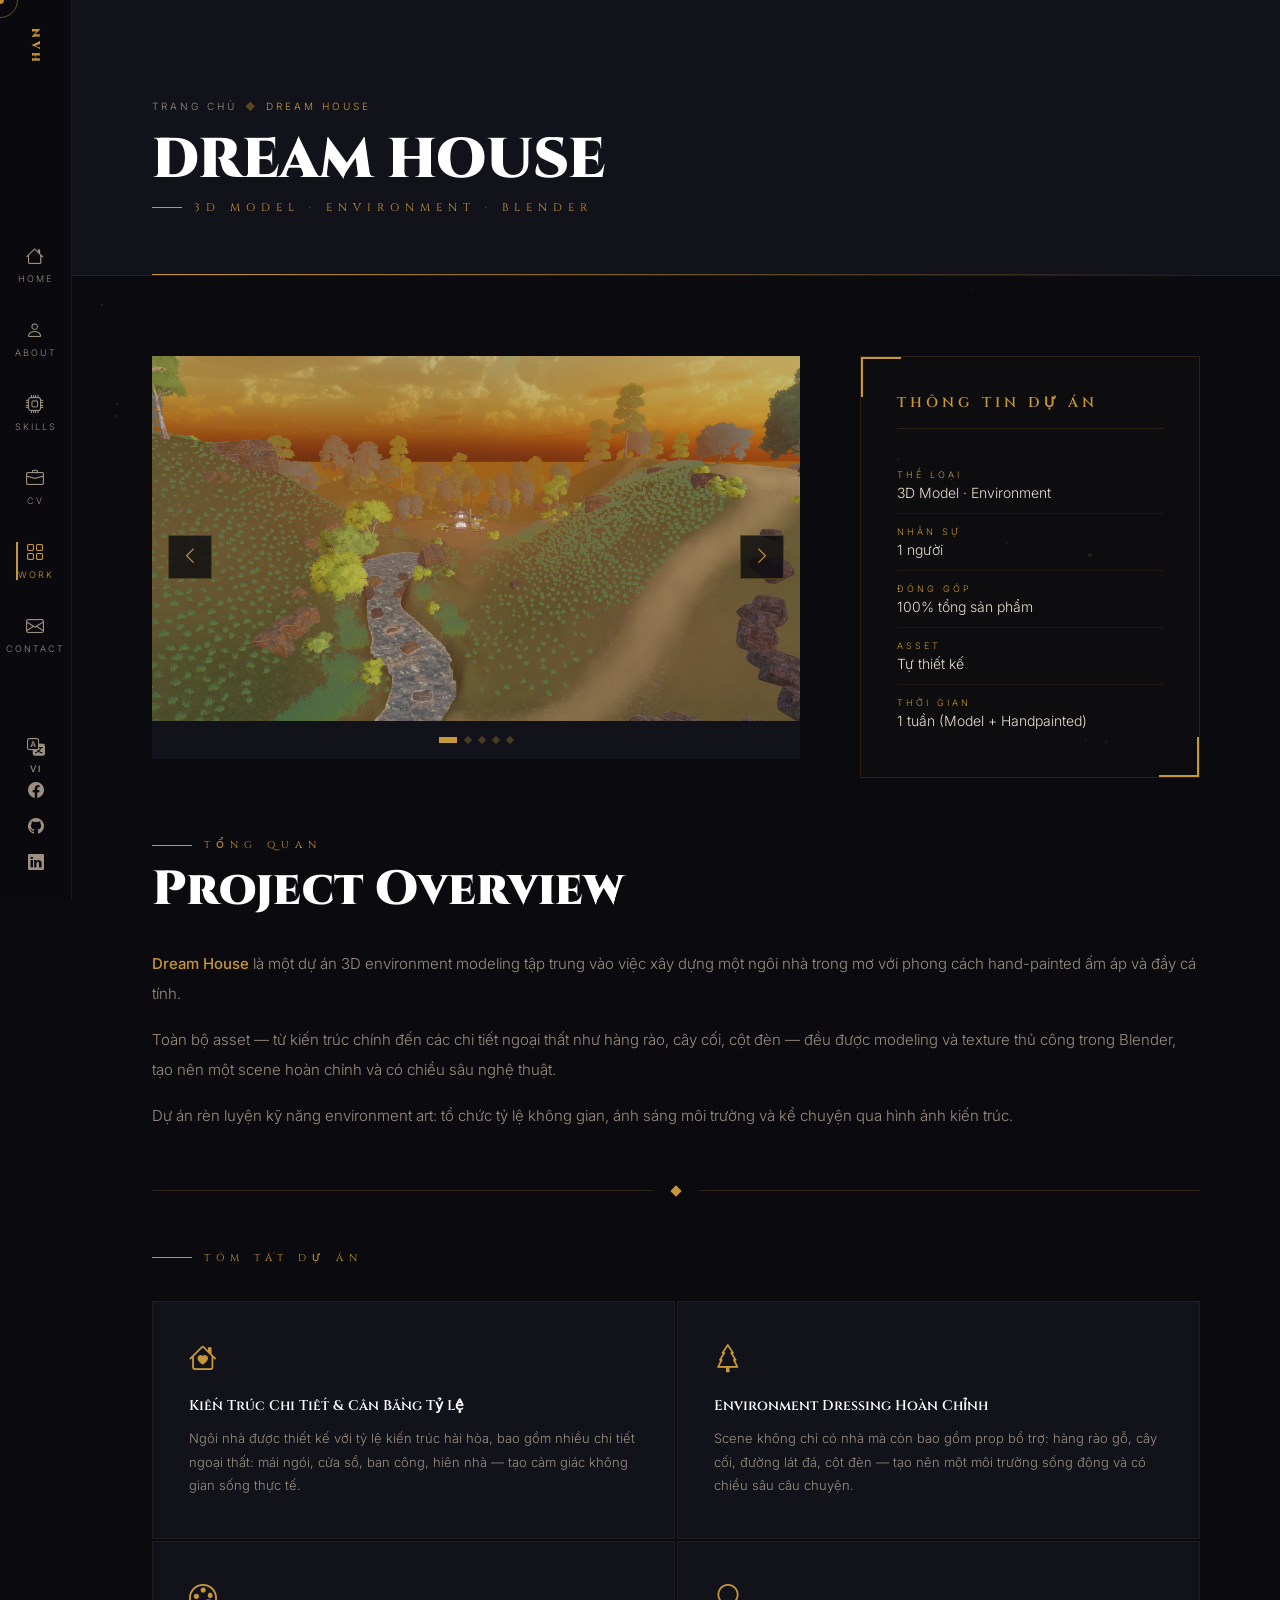
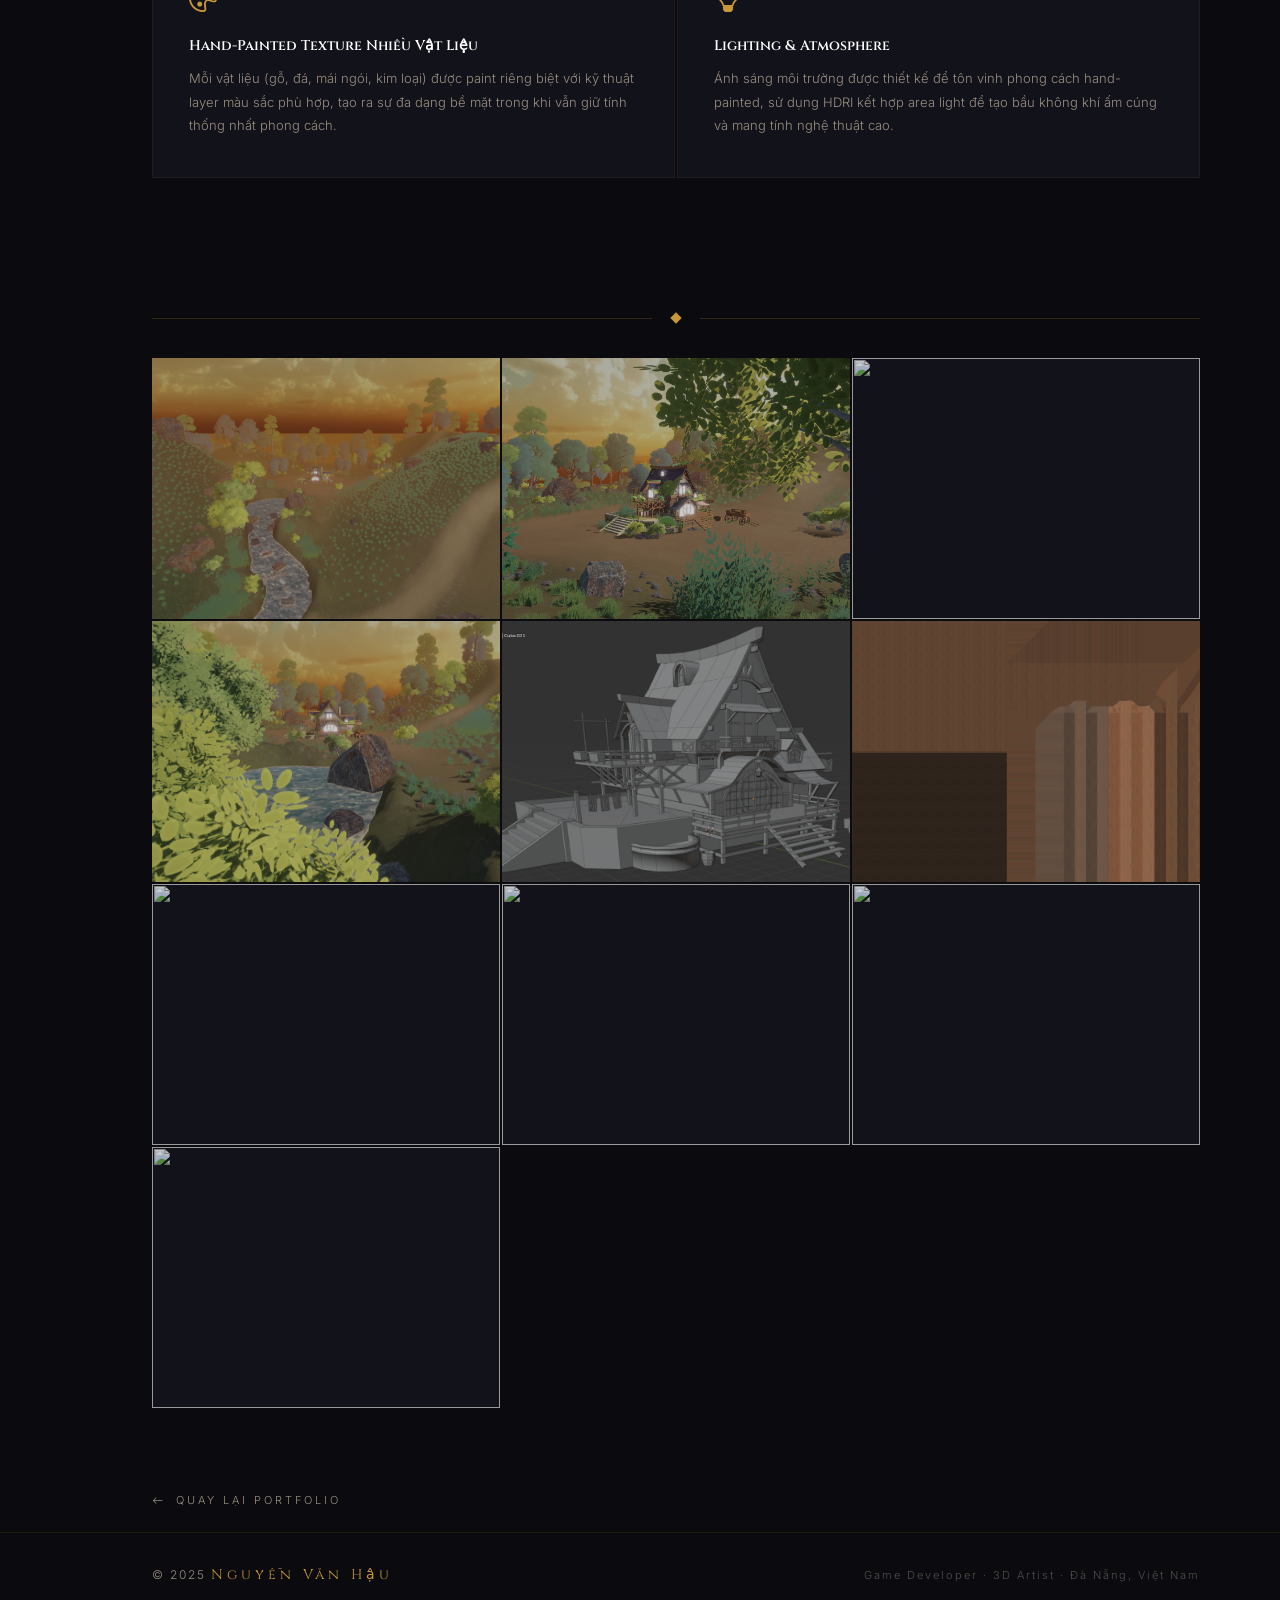
==== DreamHouse.html @ df72b291 "portfolio" ====
<!DOCTYPE html>
<html lang="vi">
<head>
  <meta charset="utf-8">
  <meta name="viewport" content="width=device-width, initial-scale=1.0">
  <title>Dream House – 3D Environment · Nguyễn Văn Hậu</title>
  <link rel="icon" type="image/png" href="assets/img/code.png">
  <link href="https://fonts.googleapis.com/css2?family=Cinzel:wght@400;600;900&family=Inter:wght@300;400;500&family=Noto+Serif+JP:wght@300;400&display=swap" rel="stylesheet">
  <link href="https://cdn.jsdelivr.net/npm/bootstrap-icons@1.11.0/font/bootstrap-icons.css" rel="stylesheet">
  <style>
    *, *::before, *::after { box-sizing: border-box; margin: 0; padding: 0; }
    :root {
      --ink: #0a0a0f; --ink2: #12121a; --ink3: #1a1a26;
      --gold: #c8973a; --gold2: #e8b85a;
      --jade2: #5cb89e;
      --text: #e8e0d0; --text2: #9a8f80;
    }
    html { scroll-behavior: smooth; }
    body { background: var(--ink); color: var(--text); font-family: 'Inter', sans-serif; font-weight: 300; overflow-x: hidden; }

    #bg-canvas { position: fixed; top: 0; left: 0; width: 100%; height: 100%; pointer-events: none; z-index: 0; opacity: 0.4; }

    .cursor { width: 8px; height: 8px; background: var(--gold); border-radius: 50%; position: fixed; pointer-events: none; z-index: 9999; transform: translate(-50%,-50%); transition: width .3s, height .3s; mix-blend-mode: difference; }
    .cursor-ring { width: 36px; height: 36px; border: 1px solid rgba(200,151,58,.5); border-radius: 50%; position: fixed; pointer-events: none; z-index: 9998; transform: translate(-50%,-50%); transition: all .15s ease; }

    #nav {
      position: fixed; left: 0; top: 0; height: 100vh; width: 72px;
      background: rgba(10,10,15,.92); border-right: 1px solid rgba(200,151,58,.12);
      backdrop-filter: blur(20px);
      display: flex; flex-direction: column; align-items: center;
      justify-content: center; gap: 36px; z-index: 100; padding: 24px 0;
    }
    .nav-logo { position: absolute; top: 28px; font-family: 'Cinzel', serif; font-size: 11px; font-weight: 900; color: var(--gold); letter-spacing: 3px; writing-mode: vertical-rl; }
    .nav-link { display: flex; flex-direction: column; align-items: center; gap: 6px; color: var(--text2); text-decoration: none; font-size: 9px; letter-spacing: 2px; text-transform: uppercase; transition: all .4s ease; position: relative; }
    .nav-link i { font-size: 18px; }
    .nav-link::after { content: ''; position: absolute; left: -1px; width: 2px; height: 0; background: var(--gold); transition: height .4s ease; transform: translateX(-50%); }
    .nav-link:hover, .nav-link.active { color: var(--gold); }
    .nav-link:hover::after, .nav-link.active::after { height: 100%; }

    /* ── LANGUAGE SWITCHER ── */
    .lang-switcher {
      position: absolute;
      bottom: 120px;
      display: flex;
      flex-direction: column;
      align-items: center;
    }
    .lang-toggle {
      display: flex; flex-direction: column; align-items: center; gap: 4px;
      background: transparent; border: none; cursor: pointer;
      color: var(--text2); transition: color 0.3s ease;
      padding: 6px;
    }
    .lang-toggle:hover { color: var(--gold); }
    .lang-toggle i { font-size: 18px; }
    .lang-current { font-size: 9px; letter-spacing: 2px; font-family: 'Inter', sans-serif; font-weight: 500; }
    .lang-dropdown {
      position: absolute;
      left: 64px;
      bottom: 0;
      background: rgba(10,10,15,0.97);
      border: 1px solid rgba(200,151,58,0.25);
      backdrop-filter: blur(20px);
      display: flex; flex-direction: column;
      min-width: 130px;
      opacity: 0; pointer-events: none;
      transform: translateX(-8px);
      transition: all 0.3s ease;
      z-index: 200;
    }
    .lang-dropdown.open { opacity: 1; pointer-events: all; transform: translateX(0); }
    .lang-opt {
      display: flex; align-items: center; gap: 10px;
      padding: 12px 16px;
      background: transparent; border: none; cursor: pointer;
      color: var(--text2); font-size: 12px; letter-spacing: 1px;
      font-family: 'Inter', sans-serif;
      transition: all 0.2s ease;
      border-bottom: 1px solid rgba(200,151,58,0.08);
      white-space: nowrap;
    }
    .lang-opt:last-child { border-bottom: none; }
    .lang-opt:hover { color: var(--gold); background: rgba(200,151,58,0.06); }
    .lang-opt.active { color: var(--gold); }
    .lang-opt.active::after { content: '◆'; font-size: 6px; margin-left: auto; color: var(--gold); }
    .lang-flag { font-size: 16px; }

    .nav-socials { position: absolute; bottom: 28px; display: flex; flex-direction: column; gap: 16px; }
    .nav-socials a { color: var(--text2); font-size: 16px; transition: color .3s; text-decoration: none; }
    .nav-socials a:hover { color: var(--gold); }

    main { margin-left: 72px; position: relative; z-index: 1; }

    .page-title {
      padding: 100px 80px 60px; background: var(--ink2);
      border-bottom: 1px solid rgba(200,151,58,.1); position: relative; overflow: hidden;
    }
    .page-title::before {
      content: ''; position: absolute; bottom: 0; left: 80px; right: 80px; height: 1px;
      background: linear-gradient(to right, var(--gold), transparent);
    }
    .breadcrumb-row {
      display: flex; align-items: center; gap: 8px;
      font-size: 10px; letter-spacing: 3px; text-transform: uppercase;
      color: var(--text2); margin-bottom: 20px;
    }
    .breadcrumb-row a { color: var(--text2); text-decoration: none; transition: color .3s; }
    .breadcrumb-row a:hover { color: var(--gold); }
    .breadcrumb-row .sep { color: rgba(200,151,58,.4); }
    .breadcrumb-row .current { color: var(--gold); }
    .page-title h1 {
      font-family: 'Cinzel', serif; font-size: clamp(28px, 5vw, 56px);
      font-weight: 900; color: #fff; line-height: 1;
      opacity: 0; animation: fadeUp 1s .3s forwards;
    }
    .page-title-cat {
      font-family: 'Cinzel', serif; font-size: 11px; letter-spacing: 6px;
      color: var(--gold); text-transform: uppercase;
      margin-top: 12px; display: flex; align-items: center; gap: 12px;
      opacity: 0; animation: fadeUp 1s .5s forwards;
    }
    .page-title-cat::before { content: ''; display: block; width: 30px; height: 1px; background: var(--gold); }

    .detail-section { padding: 80px; }
    .project-layout { display: grid; grid-template-columns: 1fr 340px; gap: 60px; align-items: start; }

    .slider-wrap { position: relative; background: var(--ink2); overflow: hidden; }
    .slider-track { display: flex; transition: transform .6s cubic-bezier(.25,.46,.45,.94); }
    .slide { min-width: 100%; aspect-ratio: 16/9; overflow: hidden; }
    .slide img { width: 100%; height: 100%; object-fit: cover; filter: brightness(.9); display: block; }
    .slider-btn {
      position: absolute; top: 50%; transform: translateY(-50%);
      width: 44px; height: 44px; background: rgba(10,10,15,.8);
      border: 1px solid rgba(200,151,58,.3); color: var(--gold);
      display: flex; align-items: center; justify-content: center;
      font-size: 18px; cursor: pointer; z-index: 10; transition: all .3s ease;
    }
    .slider-btn:hover { background: var(--gold); color: var(--ink); }
    .slider-prev { left: 16px; }
    .slider-next { right: 16px; }
    .slider-dots { display: flex; gap: 8px; justify-content: center; padding: 16px 0; }
    .slider-dot { width: 6px; height: 6px; background: rgba(200,151,58,.3); cursor: pointer; transform: rotate(45deg); transition: all .3s; }
    .slider-dot.active { background: var(--gold); width: 18px; transform: rotate(0deg); }

    .project-info {
      padding: 36px; border: 1px solid rgba(200,151,58,.15);
      background: rgba(200,151,58,.02); position: relative;
    }
    .project-info::before { content: ''; position: absolute; top: 0; left: 0; width: 40px; height: 40px; border-top: 2px solid var(--gold); border-left: 2px solid var(--gold); }
    .project-info::after { content: ''; position: absolute; bottom: 0; right: 0; width: 40px; height: 40px; border-bottom: 2px solid var(--gold); border-right: 2px solid var(--gold); }
    .project-info h3 { font-family: 'Cinzel', serif; font-size: 14px; font-weight: 600; color: var(--gold); letter-spacing: 4px; text-transform: uppercase; margin-bottom: 28px; padding-bottom: 16px; border-bottom: 1px solid rgba(200,151,58,.15); }
    .info-row { padding: 12px 0; border-bottom: 1px solid rgba(200,151,58,.08); display: flex; flex-direction: column; gap: 4px; }
    .info-row:last-child { border-bottom: none; }
    .info-label { font-size: 9px; letter-spacing: 3px; color: var(--gold); text-transform: uppercase; }
    .info-value { font-size: 14px; color: var(--text); }
    .info-value a { color: var(--gold2); text-decoration: none; transition: color .3s; }
    .info-value a:hover { color: var(--gold); text-decoration: underline; }

    .project-desc { margin-top: 60px; }
    .section-label { font-family: 'Cinzel', serif; font-size: 10px; letter-spacing: 6px; color: var(--gold); text-transform: uppercase; margin-bottom: 12px; display: flex; align-items: center; gap: 12px; }
    .section-label::before { content: ''; display: block; width: 40px; height: 1px; background: var(--gold); }
    .desc-title { font-family: 'Cinzel', serif; font-size: clamp(28px,4vw,48px); font-weight: 900; color: #fff; margin-bottom: 32px; line-height: 1.1; }
    .desc-body p { font-size: 15px; color: var(--text2); line-height: 2; margin-bottom: 16px; }
    .desc-body p strong { color: var(--gold); font-weight: 500; }

    .art-divider { display: flex; align-items: center; gap: 20px; margin: 56px 0; }
    .art-divider-line { flex: 1; height: 1px; background: rgba(200,151,58,.2); }
    .art-divider-ornament { width: 8px; height: 8px; background: var(--gold); transform: rotate(45deg); }

    .features-label { font-family: 'Cinzel', serif; font-size: 10px; letter-spacing: 6px; color: var(--gold); text-transform: uppercase; margin-bottom: 36px; display: flex; align-items: center; gap: 12px; }
    .features-label::before { content: ''; display: block; width: 40px; height: 1px; background: var(--gold); }
    .features-grid { display: grid; grid-template-columns: 1fr 1fr; gap: 2px; }
    .feature-card { padding: 40px 36px; background: var(--ink2); border: 1px solid rgba(200,151,58,.08); position: relative; overflow: hidden; transition: all .4s ease; }
    .feature-card::before { content: ''; position: absolute; top: 0; left: 0; width: 2px; height: 0; background: var(--gold); transition: height .4s ease; }
    .feature-card:hover { border-color: rgba(200,151,58,.3); }
    .feature-card:hover::before { height: 100%; }
    .feature-card-icon { font-size: 28px; color: var(--gold); margin-bottom: 20px; display: block; }
    .feature-card h4 { font-family: 'Cinzel', serif; font-size: 14px; font-weight: 600; color: #fff; margin-bottom: 12px; line-height: 1.4; }
    .feature-card p { font-size: 13px; color: var(--text2); line-height: 1.8; }

    .image-grid-section { padding: 0 80px 80px; }
    .image-grid { display: grid; grid-template-columns: repeat(3, 1fr); gap: 2px; }
    .grid-img-wrap { overflow: hidden; aspect-ratio: 4/3; background: var(--ink2); }
    .grid-img-wrap img { width: 100%; height: 100%; object-fit: cover; filter: brightness(.8) saturate(.8); transition: all .6s ease; cursor: pointer; display: block; }
    .grid-img-wrap:hover img { transform: scale(1.08); filter: brightness(1) saturate(1); }

    .lightbox { display: none; position: fixed; inset: 0; background: rgba(10,10,15,.96); z-index: 9000; align-items: center; justify-content: center; }
    .lightbox.open { display: flex; }
    .lightbox img { max-width: 90vw; max-height: 88vh; object-fit: contain; }
    .lb-close { position: absolute; top: 24px; right: 32px; font-size: 28px; color: var(--gold); cursor: pointer; background: none; border: none; }
    .lb-prev, .lb-next { position: absolute; top: 50%; transform: translateY(-50%); width: 48px; height: 48px; background: rgba(200,151,58,.15); border: 1px solid rgba(200,151,58,.3); color: var(--gold); font-size: 20px; display: flex; align-items: center; justify-content: center; cursor: pointer; transition: all .3s; }
    .lb-prev { left: 20px; } .lb-next { right: 20px; }
    .lb-prev:hover, .lb-next:hover { background: var(--gold); color: var(--ink); }

    .back-bar { padding: 0 80px 24px; }
    .back-btn { display: inline-flex; align-items: center; gap: 10px; color: var(--text2); text-decoration: none; font-size: 11px; letter-spacing: 3px; text-transform: uppercase; transition: color .3s; }
    .back-btn:hover { color: var(--gold); }

    footer { background: var(--ink); border-top: 1px solid rgba(200,151,58,.1); padding: 32px 80px 32px 152px; display: flex; justify-content: space-between; align-items: center; }
    footer p { font-size: 12px; color: var(--text2); letter-spacing: 2px; }
    .footer-name { font-family: 'Cinzel', serif; font-size: 14px; color: var(--gold); letter-spacing: 4px; }

    @keyframes fadeUp { from { opacity: 0; transform: translateY(30px); } to { opacity: 1; transform: translateY(0); } }
    .reveal { opacity: 0; transform: translateY(32px); transition: opacity .8s ease, transform .8s ease; }
    .reveal.visible { opacity: 1; transform: translateY(0); }

    @media (max-width: 1100px) { .project-layout { grid-template-columns: 1fr; } .project-info { position: static; } }
    @media (max-width: 768px) {
      .detail-section, .image-grid-section, .back-bar { padding-left: 24px; padding-right: 24px; }
      .features-grid { grid-template-columns: 1fr; }
      .image-grid { grid-template-columns: 1fr 1fr; }
      footer { padding-left: 24px; padding-right: 24px; flex-direction: column; gap: 8px; }
    }
    @media (max-width: 640px) {
      main { margin-left: 0; padding-top: 72px; }
      #nav { height: 72px; width: 100%; top: 0; flex-direction: row; justify-content: center; border-right: none; border-bottom: 1px solid rgba(200,151,58,0.12); }
      .nav-logo, .nav-socials { display: none; }
      .nav-link span { display: none; }
      .lang-switcher { position: static; bottom: auto; }
      .lang-dropdown { left: 50%; bottom: 52px; transform: translateX(-50%) translateY(4px); }
      .lang-dropdown.open { transform: translateX(-50%) translateY(0); }
      .page-title { padding: 40px 24px; }
    }
  </style>
</head>
<body>

<canvas id="bg-canvas"></canvas>
<div class="cursor" id="cursor"></div>
<div class="cursor-ring" id="cursor-ring"></div>

<div class="lightbox" id="lightbox">
  <button class="lb-close" id="lb-close"><i class="bi bi-x-lg"></i></button>
  <button class="lb-prev" id="lb-prev"><i class="bi bi-chevron-left"></i></button>
  <img id="lb-img" src="" alt="">
  <button class="lb-next" id="lb-next"><i class="bi bi-chevron-right"></i></button>
</div>

<nav id="nav">
  <span class="nav-logo">NVH</span>
  <a href="index.html#hero" class="nav-link"><i class="bi bi-house"></i><span data-i18n="nav_home">Home</span></a>
  <a href="index.html#about" class="nav-link"><i class="bi bi-person"></i><span data-i18n="nav_about">About</span></a>
  <a href="index.html#skills" class="nav-link"><i class="bi bi-cpu"></i><span data-i18n="nav_skills">Skills</span></a>
  <a href="index.html#experience" class="nav-link"><i class="bi bi-briefcase"></i><span data-i18n="nav_cv">CV</span></a>
  <a href="index.html#portfolio" class="nav-link active"><i class="bi bi-grid"></i><span data-i18n="nav_work">Work</span></a>
  <a href="index.html#contact" class="nav-link"><i class="bi bi-envelope"></i><span data-i18n="nav_contact">Contact</span></a>

  <div class="lang-switcher" id="lang-switcher">
    <button class="lang-toggle" id="lang-toggle" title="Language">
      <i class="bi bi-translate"></i>
      <span class="lang-current" id="lang-current-label">VI</span>
    </button>
    <div class="lang-dropdown" id="lang-dropdown">
      <button class="lang-opt active" data-lang="vi"><span class="lang-flag">🇻🇳</span><span>Việt</span></button>
      <button class="lang-opt" data-lang="en"><span class="lang-flag">🇬🇧</span><span>English</span></button>
      <button class="lang-opt" data-lang="ja"><span class="lang-flag">🇯🇵</span><span>日本語</span></button>
    </div>
  </div>

  <div class="nav-socials">
    <a href="https://www.facebook.com/22nguyenvanhau" target="_blank"><i class="bi bi-facebook"></i></a>
    <a href="https://github.com/Ga-Mo221" target="_blank"><i class="bi bi-github"></i></a>
    <a href="https://www.linkedin.com/in/hậu-nguyễn-b97a9b3bb/" target="_blank"><i class="bi bi-linkedin"></i></a>
  </div>
</nav>

<main>
  <div class="page-title">
    <div class="breadcrumb-row">
      <a href="index.html" data-i18n="breadcrumb_home">Trang Chủ</a>
      <span class="sep">◆</span>
      <span class="current">Dream House</span>
    </div>
    <h1>DREAM HOUSE</h1>
    <div class="page-title-cat" data-i18n="page_cat">3D Model · Environment · Blender</div>
  </div>

  <div class="detail-section">
    <div class="project-layout">

      <div>
        <div class="slider-wrap reveal">
          <div class="slider-track" id="sliderTrack">
            <div class="slide"><img src="assets/img/portfolio/3Dmodel_DreamHouse3.png" alt="Dream House"></div>
            <div class="slide"><img src="assets/img/portfolio/3Dmodel_DreamHouse2.png" alt="Dream House"></div>
            <div class="slide"><img src="assets/img/portfolio/3Dmodel_DreamHouse1.png" alt="Dream House"></div>
            <div class="slide"><img src="assets/img/portfolio/DreamHouse_state.png" alt="Dream House"></div>
            <div class="slide"><img src="assets/img/portfolio/DreameHouse_House1_Base_color.png" alt="Dream House"></div>
          </div>
          <button class="slider-btn slider-prev" id="sliderPrev"><i class="bi bi-chevron-left"></i></button>
          <button class="slider-btn slider-next" id="sliderNext"><i class="bi bi-chevron-right"></i></button>
          <div class="slider-dots" id="sliderDots"></div>
        </div>
      </div>

      <div class="project-info reveal" style="transition-delay:.2s">
        <h3 data-i18n="info_title">Thông Tin Dự Án</h3>
        <div class="info-row">
          <span class="info-label" data-i18n="info_genre">Thể Loại</span>
          <span class="info-value">3D Model · Environment</span>
        </div>
        <div class="info-row">
          <span class="info-label" data-i18n="info_team">Nhân Sự</span>
          <span class="info-value">1 <span data-i18n="info_people">người</span></span>
        </div>
        <div class="info-row">
          <span class="info-label" data-i18n="info_contrib">Đóng Góp</span>
          <span class="info-value">100% <span data-i18n="info_contrib_total">tổng sản phẩm</span></span>
        </div>
        <div class="info-row">
          <span class="info-label">Asset</span>
          <span class="info-value" data-i18n="info_asset_self">Tự thiết kế</span>
        </div>
        <div class="info-row">
          <span class="info-label" data-i18n="info_time">Thời Gian</span>
          <span class="info-value" data-i18n="info_time_val">1 tuần (Model + Handpainted)</span>
        </div>
      </div>
    </div>

    <div class="project-desc reveal" style="transition-delay:.1s">
      <div class="section-label" data-i18n="overview_label">Tổng Quan</div>
      <h2 class="desc-title">Project Overview</h2>
      <div class="desc-body">
        <p data-i18n="desc_p1"><strong>Dream House</strong> là một dự án 3D environment modeling tập trung vào việc xây dựng một ngôi nhà trong mơ với phong cách hand-painted ấm áp và đầy cá tính.</p>
        <p data-i18n="desc_p2">Toàn bộ asset — từ kiến trúc chính đến các chi tiết ngoại thất như hàng rào, cây cối, cột đèn — đều được modeling và texture thủ công trong Blender, tạo nên một scene hoàn chỉnh và có chiều sâu nghệ thuật.</p>
        <p data-i18n="desc_p3">Dự án rèn luyện kỹ năng environment art: tổ chức tỷ lệ không gian, ánh sáng môi trường và kể chuyện qua hình ảnh kiến trúc.</p>
      </div>
    </div>

    <div class="art-divider reveal"><div class="art-divider-line"></div><div class="art-divider-ornament"></div><div class="art-divider-line"></div></div>

    <div class="reveal">
      <div class="features-label" data-i18n="features_label">Tóm Tắt Dự Án</div>
      <div class="features-grid">
        <div class="feature-card">
          <i class="bi bi-house-heart feature-card-icon"></i>
          <h4 data-i18n="feat1_title">Kiến Trúc Chi Tiết & Cân Bằng Tỷ Lệ</h4>
          <p data-i18n="feat1_desc">Ngôi nhà được thiết kế với tỷ lệ kiến trúc hài hòa, bao gồm nhiều chi tiết ngoại thất: mái ngói, cửa sổ, ban công, hiên nhà — tạo cảm giác không gian sống thực tế.</p>
        </div>
        <div class="feature-card">
          <i class="bi bi-tree feature-card-icon"></i>
          <h4 data-i18n="feat2_title">Environment Dressing Hoàn Chỉnh</h4>
          <p data-i18n="feat2_desc">Scene không chỉ có nhà mà còn bao gồm prop bổ trợ: hàng rào gỗ, cây cối, đường lát đá, cột đèn — tạo nên một môi trường sống động và có chiều sâu câu chuyện.</p>
        </div>
        <div class="feature-card">
          <i class="bi bi-palette feature-card-icon"></i>
          <h4 data-i18n="feat3_title">Hand-Painted Texture Nhiều Vật Liệu</h4>
          <p data-i18n="feat3_desc">Mỗi vật liệu (gỗ, đá, mái ngói, kim loại) được paint riêng biệt với kỹ thuật layer màu sắc phù hợp, tạo ra sự đa dạng bề mặt trong khi vẫn giữ tính thống nhất phong cách.</p>
        </div>
        <div class="feature-card">
          <i class="bi bi-lightbulb feature-card-icon"></i>
          <h4 data-i18n="feat4_title">Lighting & Atmosphere</h4>
          <p data-i18n="feat4_desc">Ánh sáng môi trường được thiết kế để tôn vinh phong cách hand-painted, sử dụng HDRI kết hợp area light để tạo bầu không khí ấm cúng và mang tính nghệ thuật cao.</p>
        </div>
      </div>
    </div>
  </div>

  <div class="image-grid-section reveal">
    <div class="art-divider" style="margin-bottom:36px"><div class="art-divider-line"></div><div class="art-divider-ornament"></div><div class="art-divider-line"></div></div>
    <div class="image-grid" id="imageGrid">
      <div class="grid-img-wrap"><img src="assets/img/portfolio/3Dmodel_DreamHouse3.png" alt=""></div>
      <div class="grid-img-wrap"><img src="assets/img/portfolio/3Dmodel_DreamHouse2.png" alt=""></div>
      <div class="grid-img-wrap"><img src="assets/img/portfolio/3Dmodel_DreamHouse1.png" alt=""></div>
      <div class="grid-img-wrap"><img src="assets/img/portfolio/3Dmodel_DreamHouse4.png" alt=""></div>
      <div class="grid-img-wrap"><img src="assets/img/portfolio/DreamHouse_state.png" alt=""></div>
      <div class="grid-img-wrap"><img src="assets/img/portfolio/DreameHouse_wood_Base_color.png" alt=""></div>
      <div class="grid-img-wrap"><img src="assets/img/portfolio/DreameHouse_House1_Base_color.png" alt=""></div>
      <div class="grid-img-wrap"><img src="assets/img/portfolio/DreameHouse_House2_Base_color.png" alt=""></div>
      <div class="grid-img-wrap"><img src="assets/img/portfolio/DreameHouse_House3_Base_color.png" alt=""></div>
      <div class="grid-img-wrap"><img src="assets/img/portfolio/DreameHouse_House4_Base_color.png" alt=""></div>
    </div>
  </div>

  <div class="back-bar">
    <a href="index.html#portfolio" class="back-btn"><i class="bi bi-arrow-left"></i> <span data-i18n="back_btn">Quay Lại Portfolio</span></a>
  </div>
</main>

<footer>
  <p>© 2025 <span class="footer-name">Nguyễn Văn Hậu</span></p>
  <p style="font-size:11px;color:rgba(154,143,128,.5)" data-i18n="footer_sub">Game Developer · 3D Artist · Đà Nẵng, Việt Nam</p>
</footer>

<script>
(function(){
  /* ── i18n DATA ── */
  const i18n = {
    vi: {
      nav_home: 'Home', nav_about: 'About', nav_skills: 'Skills',
      nav_cv: 'CV', nav_work: 'Work', nav_contact: 'Contact',
      breadcrumb_home: 'Trang Chủ',
      page_cat: '3D Model · Environment · Blender',
      info_title: 'Thông Tin Dự Án',
      info_genre: 'Thể Loại', info_team: 'Nhân Sự',
      info_contrib: 'Đóng Góp', info_time: 'Thời Gian',
      info_people: 'người', info_contrib_total: 'tổng sản phẩm',
      info_asset_self: 'Tự thiết kế',
      info_time_val: '1 tuần (Model + Handpainted)',
      overview_label: 'Tổng Quan',
      features_label: 'Tóm Tắt Dự Án',
      desc_p1: '<strong>Dream House</strong> là một dự án 3D environment modeling tập trung vào việc xây dựng một ngôi nhà trong mơ với phong cách hand-painted ấm áp và đầy cá tính.',
      desc_p2: 'Toàn bộ asset — từ kiến trúc chính đến các chi tiết ngoại thất như hàng rào, cây cối, cột đèn — đều được modeling và texture thủ công trong Blender, tạo nên một scene hoàn chỉnh và có chiều sâu nghệ thuật.',
      desc_p3: 'Dự án rèn luyện kỹ năng environment art: tổ chức tỷ lệ không gian, ánh sáng môi trường và kể chuyện qua hình ảnh kiến trúc.',
      feat1_title: 'Kiến Trúc Chi Tiết & Cân Bằng Tỷ Lệ',
      feat1_desc: 'Ngôi nhà được thiết kế với tỷ lệ kiến trúc hài hòa, bao gồm nhiều chi tiết ngoại thất: mái ngói, cửa sổ, ban công, hiên nhà — tạo cảm giác không gian sống thực tế.',
      feat2_title: 'Environment Dressing Hoàn Chỉnh',
      feat2_desc: 'Scene không chỉ có nhà mà còn bao gồm prop bổ trợ: hàng rào gỗ, cây cối, đường lát đá, cột đèn — tạo nên một môi trường sống động và có chiều sâu câu chuyện.',
      feat3_title: 'Hand-Painted Texture Nhiều Vật Liệu',
      feat3_desc: 'Mỗi vật liệu (gỗ, đá, mái ngói, kim loại) được paint riêng biệt với kỹ thuật layer màu sắc phù hợp, tạo ra sự đa dạng bề mặt trong khi vẫn giữ tính thống nhất phong cách.',
      feat4_title: 'Lighting & Atmosphere',
      feat4_desc: 'Ánh sáng môi trường được thiết kế để tôn vinh phong cách hand-painted, sử dụng HDRI kết hợp area light để tạo bầu không khí ấm cúng và mang tính nghệ thuật cao.',
      back_btn: 'Quay Lại Portfolio',
      footer_sub: 'Game Developer · 3D Artist · Đà Nẵng, Việt Nam',
    },
    en: {
      nav_home: 'Home', nav_about: 'About', nav_skills: 'Skills',
      nav_cv: 'CV', nav_work: 'Work', nav_contact: 'Contact',
      breadcrumb_home: 'Home',
      page_cat: '3D Model · Environment · Blender',
      info_title: 'Project Info',
      info_genre: 'Category', info_team: 'Team',
      info_contrib: 'Contribution', info_time: 'Duration',
      info_people: 'person', info_contrib_total: 'of total product',
      info_asset_self: 'Self-designed',
      info_time_val: '1 week (Model + Handpainted)',
      overview_label: 'Overview',
      features_label: 'Project Summary',
      desc_p1: '<strong>Dream House</strong> is a 3D environment modeling project focused on building a dream home with a warm and distinctive hand-painted style.',
      desc_p2: 'All assets — from the main architecture to exterior details such as fences, trees, and lamp posts — were modeled and textured by hand in Blender, creating a complete scene with artistic depth.',
      desc_p3: 'The project hones environment art skills: spatial scale composition, environmental lighting, and storytelling through architectural imagery.',
      feat1_title: 'Detailed Architecture & Balanced Proportions',
      feat1_desc: 'The house is designed with harmonious architectural proportions, featuring detailed exterior elements: roof tiles, windows, balconies, and porches — creating a realistic sense of living space.',
      feat2_title: 'Complete Environment Dressing',
      feat2_desc: 'The scene includes not just the house but also supporting props: wooden fences, trees, stone paths, lamp posts — creating a lively environment with narrative depth.',
      feat3_title: 'Hand-Painted Multi-Material Textures',
      feat3_desc: 'Each material (wood, stone, roof tiles, metal) is painted separately with appropriate color-layering techniques, creating surface variety while maintaining stylistic unity.',
      feat4_title: 'Lighting & Atmosphere',
      feat4_desc: 'Environmental lighting is designed to complement the hand-painted style, using HDRI combined with area lights to create a cozy and artistically elevated atmosphere.',
      back_btn: 'Back to Portfolio',
      footer_sub: 'Game Developer · 3D Artist · Da Nang, Vietnam',
    },
    ja: {
      nav_home: 'ホーム', nav_about: '自己紹介', nav_skills: 'スキル',
      nav_cv: '経歴', nav_work: '作品', nav_contact: 'お問合せ',
      breadcrumb_home: 'ホーム',
      page_cat: '3Dモデル · 環境 · Blender',
      info_title: 'プロジェクト情報',
      info_genre: 'カテゴリ', info_team: 'チーム',
      info_contrib: '貢献度', info_time: '期間',
      info_people: '人', info_contrib_total: '全体',
      info_asset_self: '自己デザイン',
      info_time_val: '1週間（モデリング + ハンドペイント）',
      overview_label: '概要',
      features_label: 'プロジェクト概要',
      desc_p1: '<strong>Dream House</strong>は、温かくて個性的なハンドペイントスタイルで夢の家を構築することに焦点を当てた3D環境モデリングプロジェクトです。',
      desc_p2: 'フェンス、木々、街灯などの外装ディテールを含むすべてのアセットは、Blenderで手作業でモデリングおよびテクスチャリングされ、芸術的な深みのある完成されたシーンを作り上げています。',
      desc_p3: 'このプロジェクトは、空間スケールの構成、環境照明、建築イメージによるストーリーテリングなど、環境アートのスキルを磨くものです。',
      feat1_title: '詳細な建築と均衡のとれた比率',
      feat1_desc: '屋根瓦、窓、バルコニー、ポーチなど詳細な外装要素を備えた、調和のとれた建築比率でデザインされた住宅です。',
      feat2_title: '完全な環境ドレッシング',
      feat2_desc: 'シーンには家だけでなく、木製フェンス、木々、石畳、街灯などの補助プロップも含まれており、生き生きとした物語的な深みのある環境を作り出しています。',
      feat3_title: 'マルチマテリアルのハンドペイントテクスチャ',
      feat3_desc: '各素材（木材、石、屋根瓦、金属）は適切なカラーレイヤリング技法で個別にペイントされ、スタイルの統一性を保ちながら表面の多様性を生み出しています。',
      feat4_title: 'ライティング & アトモスフィア',
      feat4_desc: 'HDRIとエリアライトを組み合わせてハンドペイントスタイルを引き立てる環境照明を設計し、居心地よく芸術的な雰囲気を演出しています。',
      back_btn: 'ポートフォリオに戻る',
      footer_sub: 'ゲーム開発者 · 3Dアーティスト · ダナン、ベトナム',
    }
  };

  /* ── APPLY LANGUAGE ── */
  let currentLang = localStorage.getItem('nvh_lang') || 'vi';

  function applyLang(lang) {
    currentLang = lang;
    localStorage.setItem('nvh_lang', lang);
    const t = i18n[lang];
    document.querySelectorAll('[data-i18n]').forEach(el => {
      const key = el.getAttribute('data-i18n');
      if (t[key] !== undefined) el.innerHTML = t[key];
    });
    document.getElementById('lang-current-label').textContent = lang.toUpperCase();
    document.querySelectorAll('.lang-opt').forEach(btn => {
      btn.classList.toggle('active', btn.dataset.lang === lang);
    });
    document.documentElement.lang = lang === 'ja' ? 'ja' : lang === 'en' ? 'en' : 'vi';
  }

  /* ── DROPDOWN TOGGLE ── */
  const toggle = document.getElementById('lang-toggle');
  const dropdown = document.getElementById('lang-dropdown');
  toggle.addEventListener('click', e => { e.stopPropagation(); dropdown.classList.toggle('open'); });
  document.addEventListener('click', () => dropdown.classList.remove('open'));
  dropdown.addEventListener('click', e => e.stopPropagation());
  document.querySelectorAll('.lang-opt').forEach(btn => {
    btn.addEventListener('click', () => {
      applyLang(btn.dataset.lang);
      dropdown.classList.remove('open');
    });
  });

  applyLang(currentLang);

  /* ── CANVAS BG ── */
  const canvas = document.getElementById('bg-canvas');
  const ctx = canvas.getContext('2d');
  let W, H, particles = [];
  function resize(){ W = canvas.width = window.innerWidth; H = canvas.height = window.innerHeight; }
  class Particle {
    constructor(){ this.reset(); }
    reset(){ this.x=Math.random()*W; this.y=Math.random()*H; this.size=Math.random()*1.5+.3; this.speedX=(Math.random()-.5)*.3; this.speedY=-Math.random()*.5-.1; this.opacity=Math.random()*.4+.1; this.life=0; this.maxLife=Math.random()*300+200; }
    update(){ this.x+=this.speedX; this.y+=this.speedY; this.life++; if(this.life>this.maxLife||this.y<0) this.reset(); }
    draw(){ const f=this.life<30?this.life/30:this.life>this.maxLife-30?(this.maxLife-this.life)/30:1; ctx.globalAlpha=this.opacity*f; ctx.fillStyle='#c8973a'; ctx.beginPath(); ctx.arc(this.x,this.y,this.size,0,Math.PI*2); ctx.fill(); }
  }
  function init(){ particles=[]; for(let i=0;i<60;i++){ const p=new Particle(); p.life=Math.floor(Math.random()*p.maxLife); particles.push(p); } }
  function anim(){ ctx.clearRect(0,0,W,H); ctx.globalAlpha=.025; ctx.strokeStyle='#c8973a'; ctx.lineWidth=.5; for(let x=0;x<W;x+=80){ctx.beginPath();ctx.moveTo(x,0);ctx.lineTo(x,H);ctx.stroke();} for(let y=0;y<H;y+=80){ctx.beginPath();ctx.moveTo(0,y);ctx.lineTo(W,y);ctx.stroke();} particles.forEach(p=>{p.update();p.draw();}); requestAnimationFrame(anim); }
  resize(); init(); anim(); window.addEventListener('resize', resize);

  /* ── CURSOR ── */
  const cur = document.getElementById('cursor'), ring = document.getElementById('cursor-ring');
  let mx=0,my=0,rx=0,ry=0;
  document.addEventListener('mousemove',e=>{mx=e.clientX;my=e.clientY;cur.style.left=mx+'px';cur.style.top=my+'px';});
  (function ac(){ rx+=(mx-rx)*.12; ry+=(my-ry)*.12; ring.style.left=rx+'px'; ring.style.top=ry+'px'; requestAnimationFrame(ac); })();
  document.querySelectorAll('a,button,.grid-img-wrap').forEach(el=>{
    el.addEventListener('mouseenter',()=>{cur.style.width='16px';cur.style.height='16px';ring.style.width='56px';ring.style.height='56px';});
    el.addEventListener('mouseleave',()=>{cur.style.width='8px';cur.style.height='8px';ring.style.width='36px';ring.style.height='36px';});
  });

  /* ── SLIDER ── */
  const track = document.getElementById('sliderTrack');
  const dotsWrap = document.getElementById('sliderDots');
  const slides = track ? track.querySelectorAll('.slide') : [];
  let cur2 = 0;
  function goTo(i){ cur2=i; track.style.transform=`translateX(-${i*100}%)`; dotsWrap.querySelectorAll('.slider-dot').forEach((d,di)=>d.classList.toggle('active',di===i)); }
  if(slides.length){
    slides.forEach((_,i)=>{ const d=document.createElement('div'); d.className='slider-dot'+(i===0?' active':''); d.onclick=()=>goTo(i); dotsWrap.appendChild(d); });
    document.getElementById('sliderPrev').onclick=()=>goTo((cur2-1+slides.length)%slides.length);
    document.getElementById('sliderNext').onclick=()=>goTo((cur2+1)%slides.length);
    setInterval(()=>goTo((cur2+1)%slides.length),5000);
  }

  /* ── SCROLL REVEAL ── */
  const obs = new IntersectionObserver(es=>es.forEach(e=>{ if(e.isIntersecting) e.target.classList.add('visible'); }),{threshold:.1});
  document.querySelectorAll('.reveal').forEach(el=>obs.observe(el));

  /* ── LIGHTBOX ── */
  const lb=document.getElementById('lightbox'), lbImg=document.getElementById('lb-img');
  const gridImgs = Array.from(document.querySelectorAll('#imageGrid img'));
  let lbIdx=0;
  function openLb(i){ lbIdx=i; lbImg.src=gridImgs[i].src; lb.classList.add('open'); }
  gridImgs.forEach((img,i)=>img.addEventListener('click',()=>openLb(i)));
  document.getElementById('lb-close').onclick=()=>lb.classList.remove('open');
  document.getElementById('lb-prev').onclick=()=>openLb((lbIdx-1+gridImgs.length)%gridImgs.length);
  document.getElementById('lb-next').onclick=()=>openLb((lbIdx+1)%gridImgs.length);
  lb.addEventListener('click',e=>{ if(e.target===lb) lb.classList.remove('open'); });
  document.addEventListener('keydown',e=>{
    if(!lb.classList.contains('open')) return;
    if(e.key==='Escape') lb.classList.remove('open');
    if(e.key==='ArrowLeft') openLb((lbIdx-1+gridImgs.length)%gridImgs.length);
    if(e.key==='ArrowRight') openLb((lbIdx+1)%gridImgs.length);
  });
})();
</script>
</body>
</html>
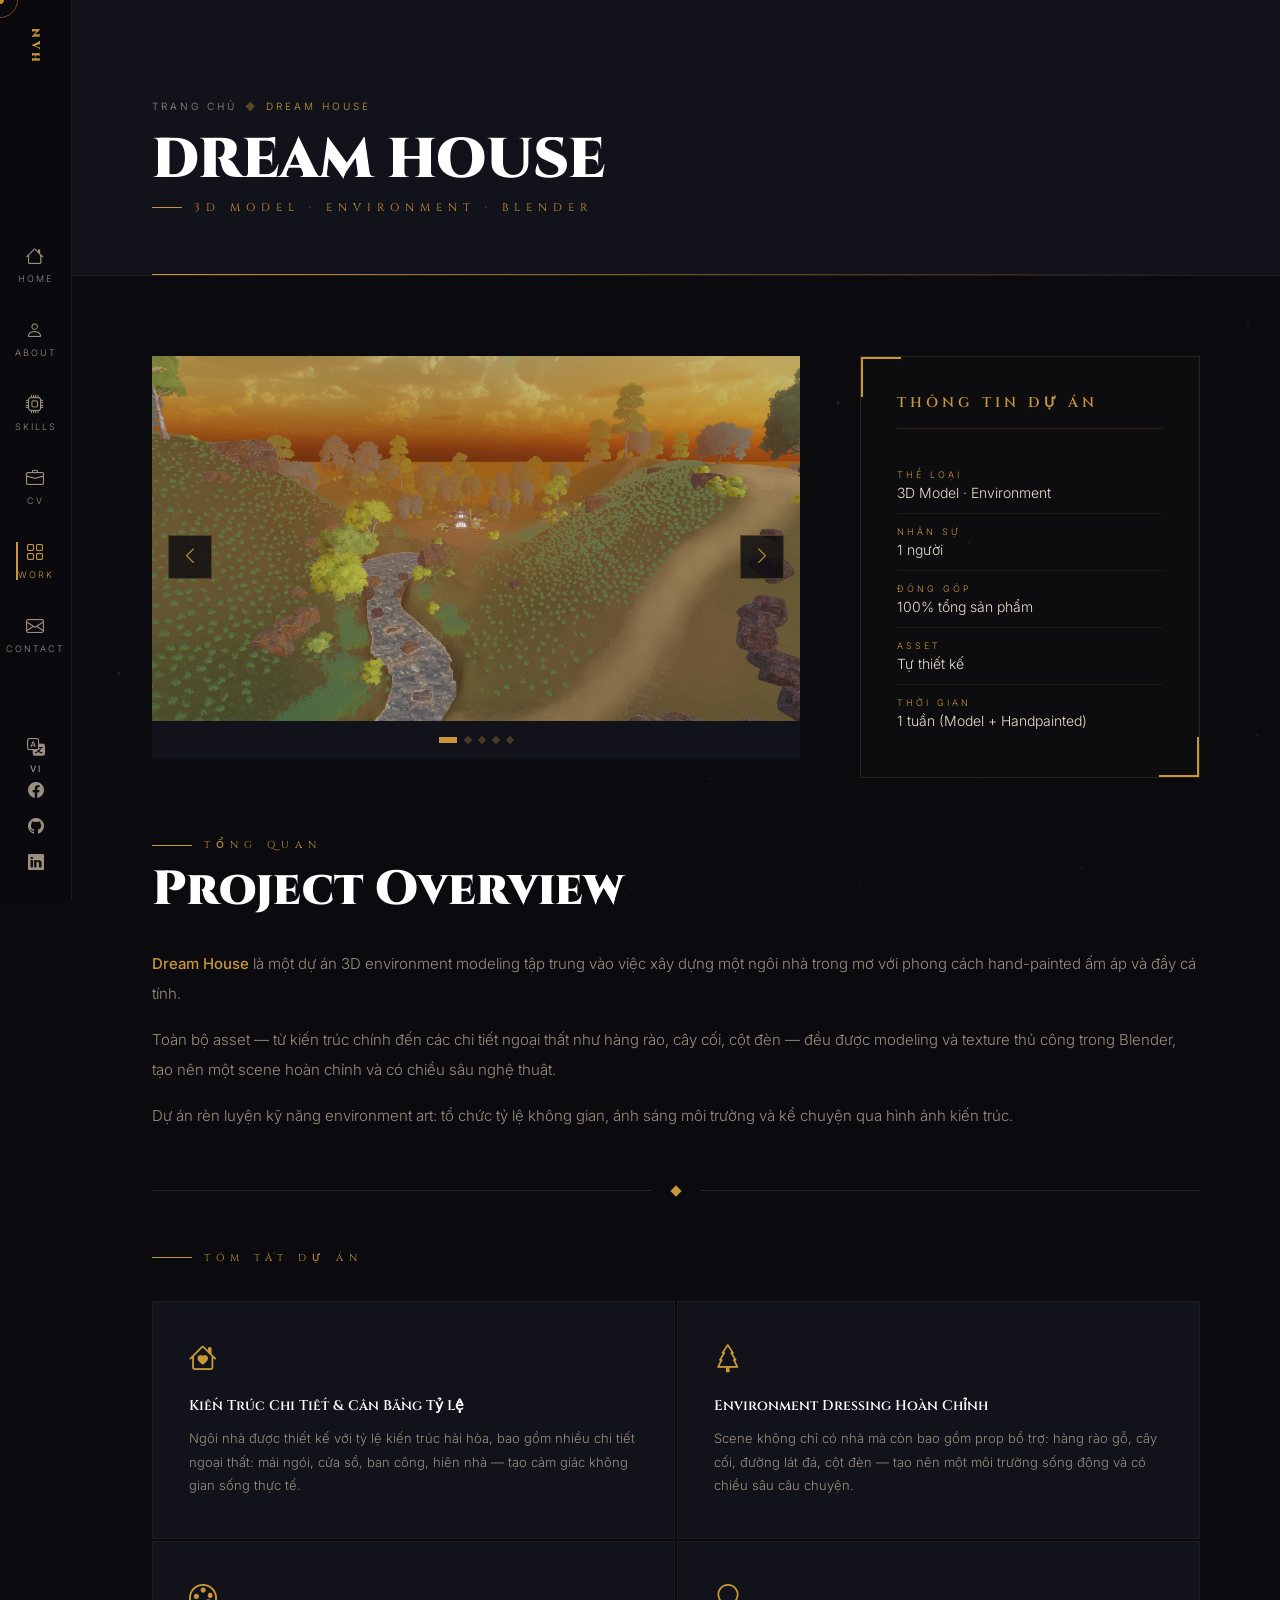
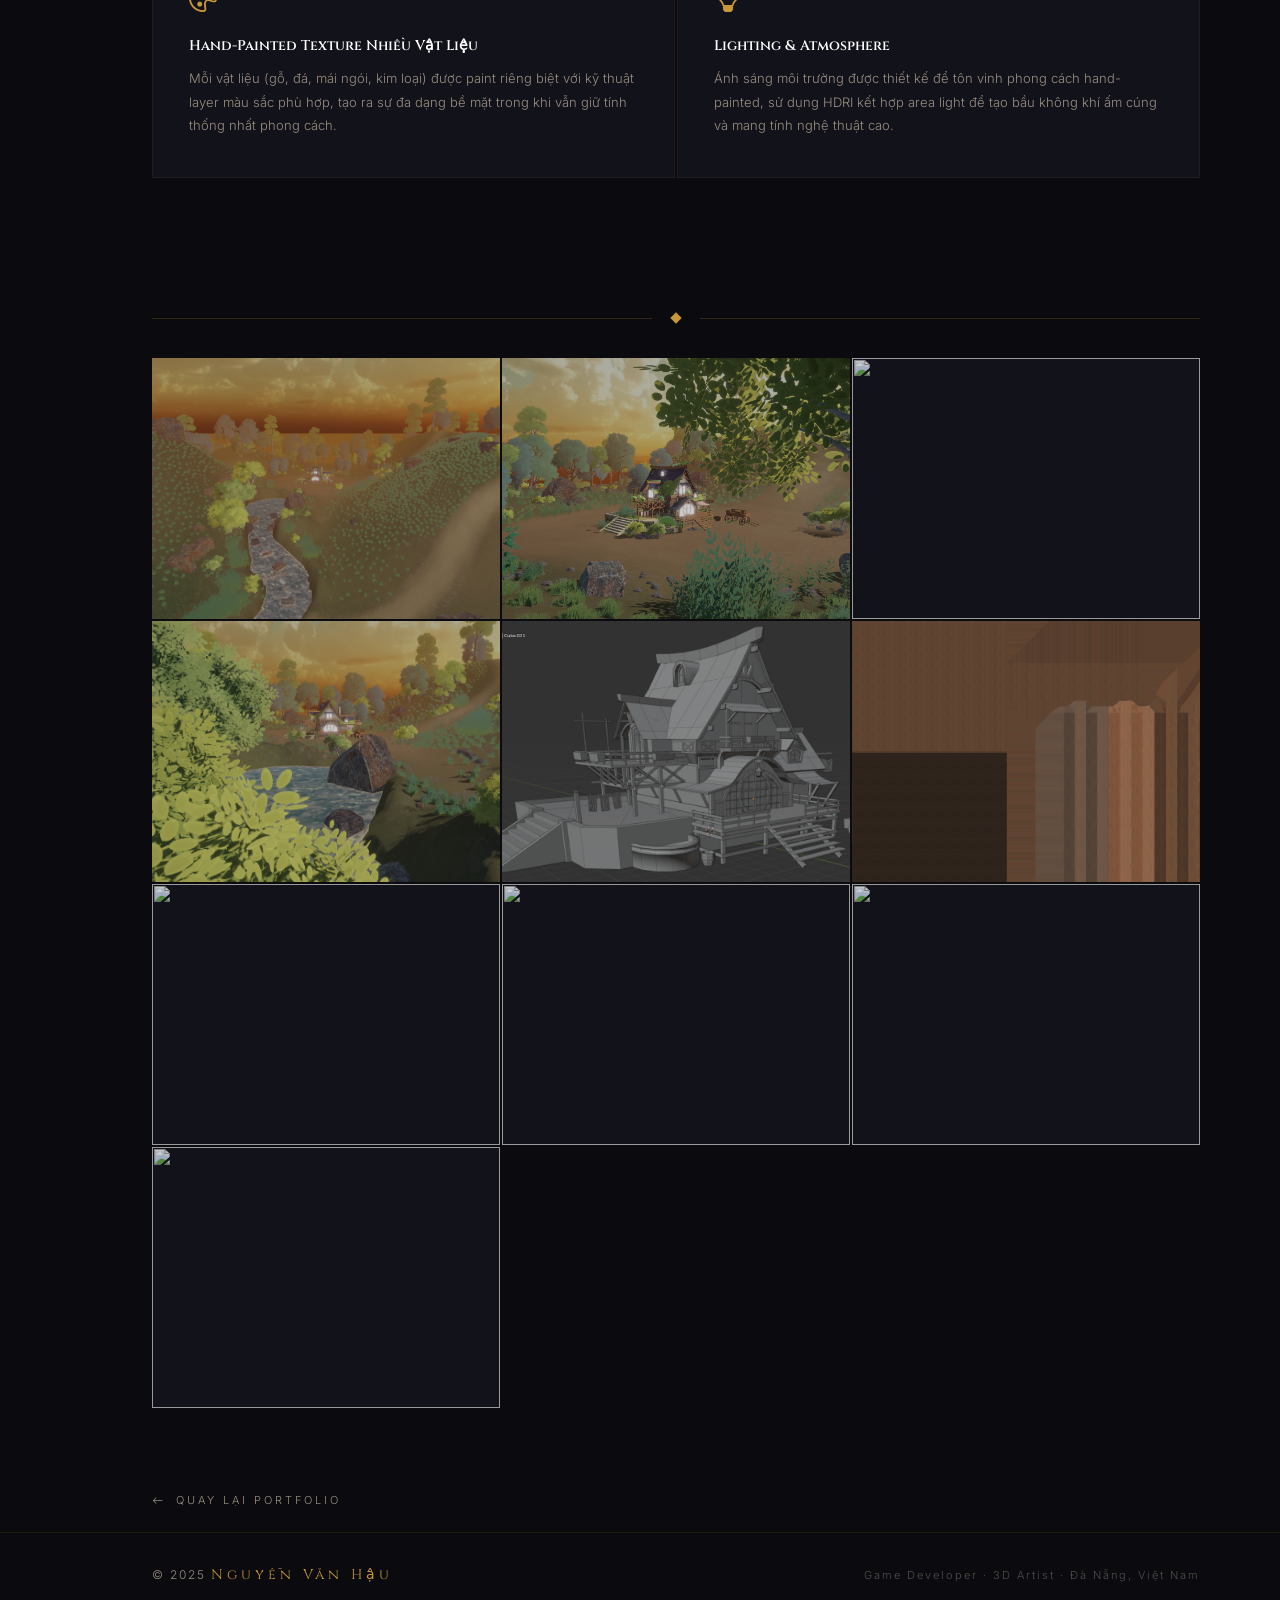
==== commit ae522b1e: "fix: optimize sidebar and language switcher for mobile on all HTML pages Agent-Logs-Url: https://git" ====
--- a/DreamHouse.html
+++ b/DreamHouse.html
@@ -213,12 +213,14 @@
     }
     @media (max-width: 640px) {
       main { margin-left: 0; padding-top: 72px; }
-      #nav { height: 72px; width: 100%; top: 0; flex-direction: row; justify-content: center; border-right: none; border-bottom: 1px solid rgba(200,151,58,0.12); }
+      #nav { height: 72px; width: 100%; top: 0; flex-direction: row; justify-content: space-evenly; gap: 0; padding: 0; border-right: none; border-bottom: 1px solid rgba(200,151,58,0.12); }
       .nav-logo, .nav-socials { display: none; }
+      .nav-link { min-height: 72px; padding: 0 6px; justify-content: center; }
       .nav-link span { display: none; }
-      .lang-switcher { position: static; bottom: auto; }
-      .lang-dropdown { left: 50%; bottom: 52px; transform: translateX(-50%) translateY(4px); }
-      .lang-dropdown.open { transform: translateX(-50%) translateY(0); }
+      .lang-switcher { position: relative; }
+      .lang-toggle { min-height: 72px; min-width: 40px; justify-content: center; }
+      .lang-dropdown { position: fixed; top: 72px; right: 0; left: auto; bottom: auto; transform: translateY(-4px); }
+      .lang-dropdown.open { transform: translateY(0); }
       .page-title { padding: 40px 24px; }
     }
   </style>
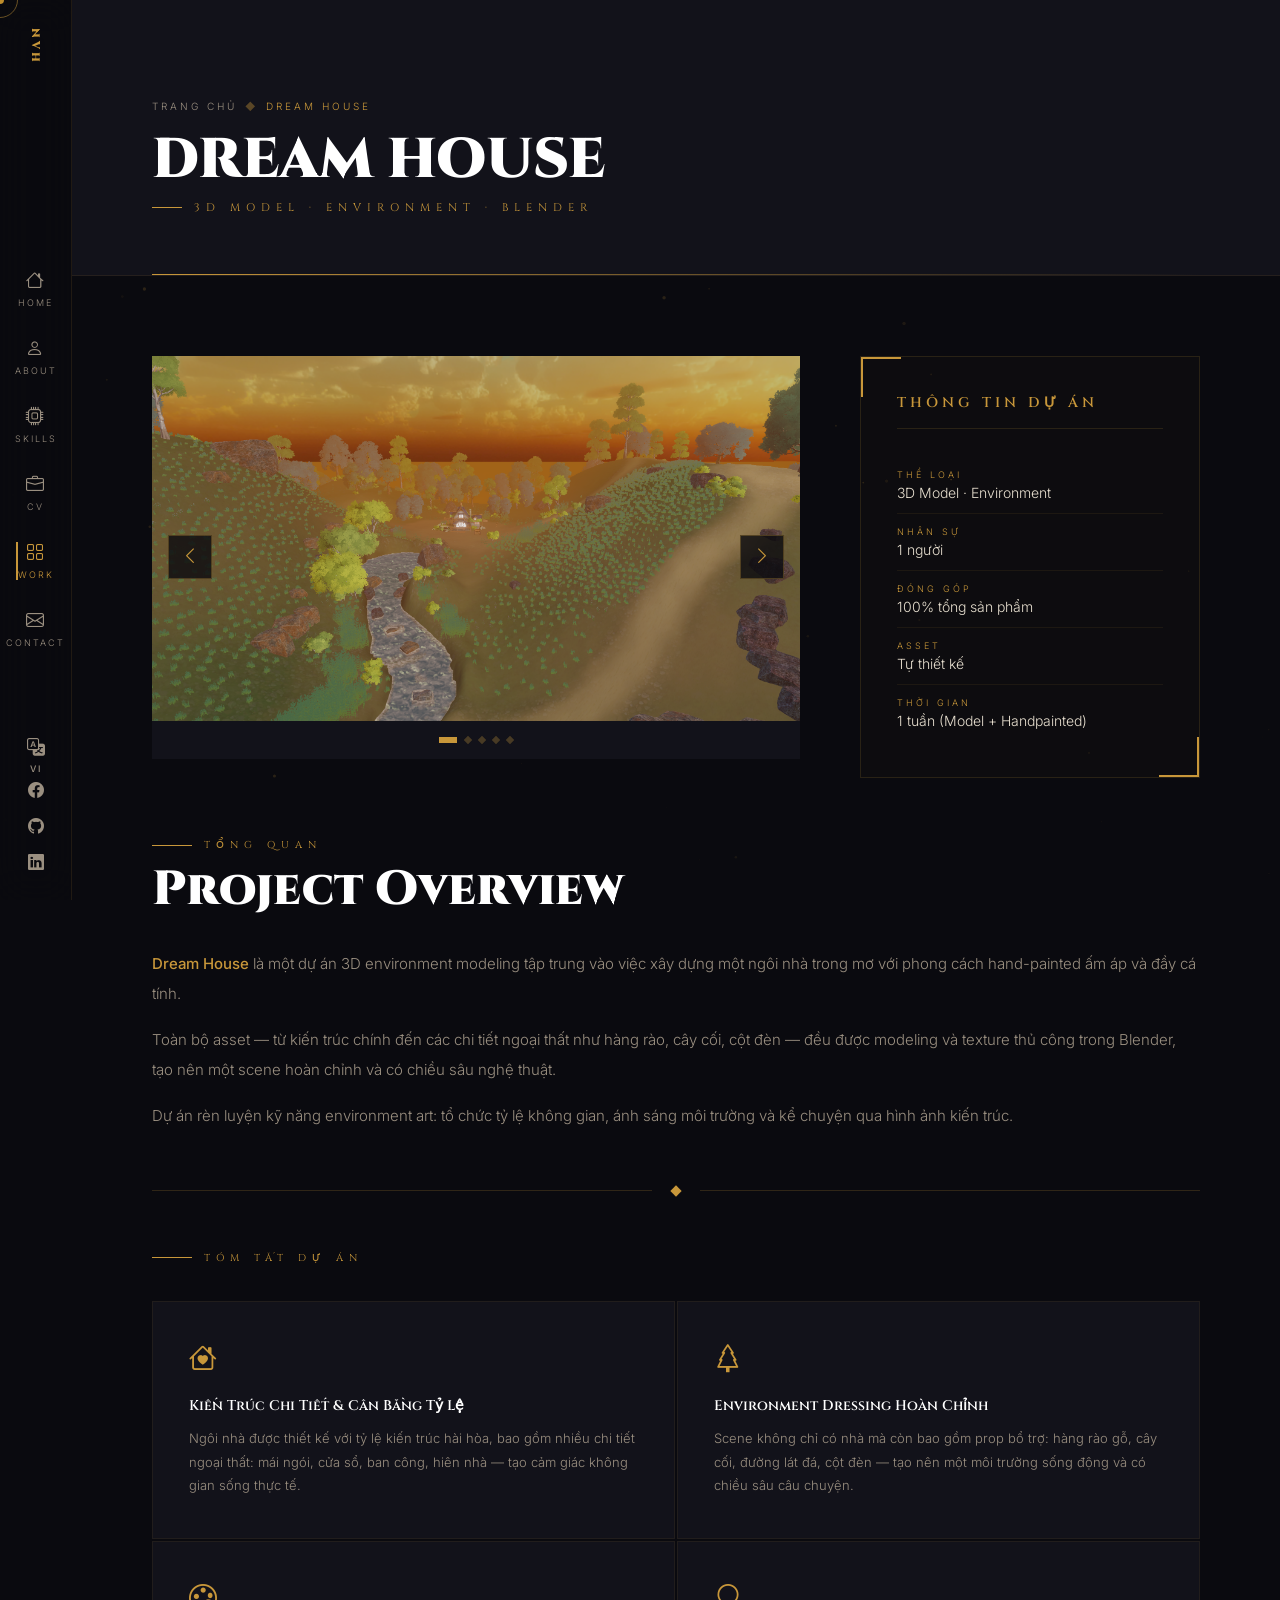
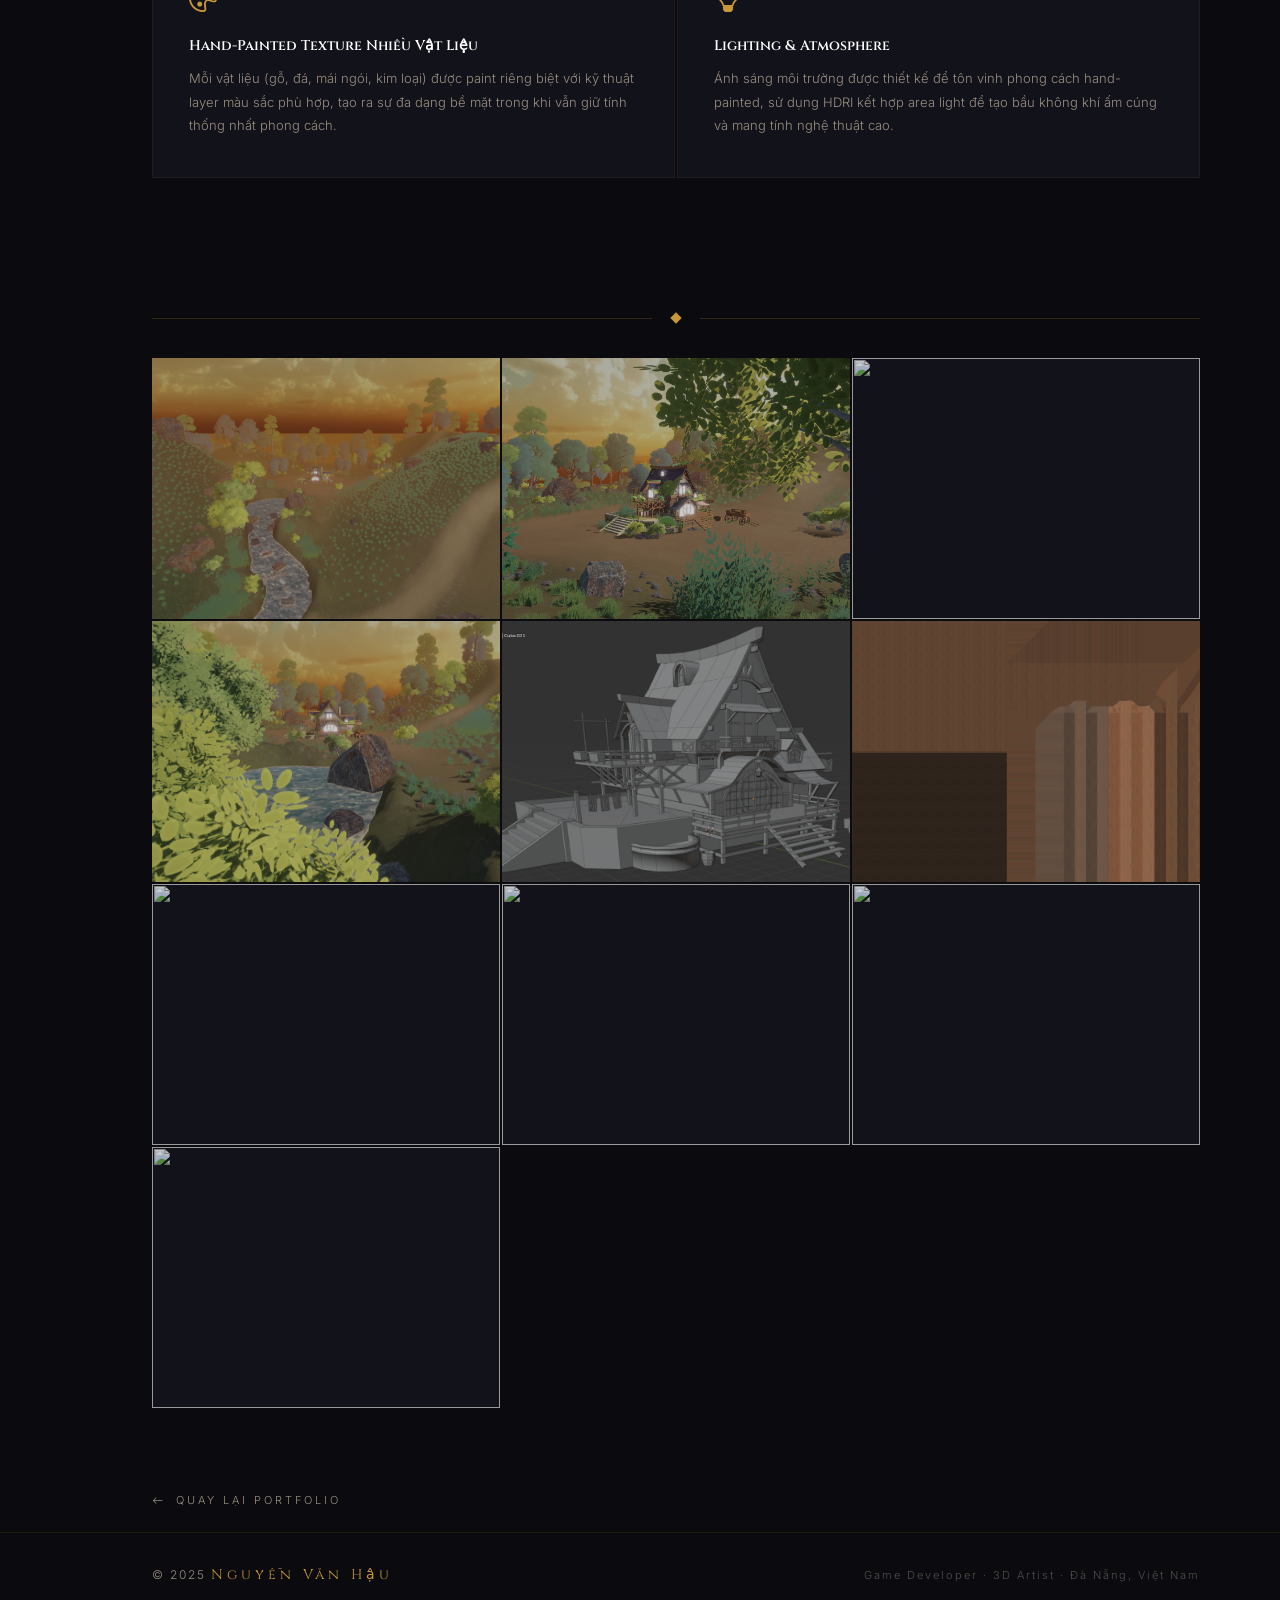
==== commit 68ccddbb: "fix position switch language button" ====
--- a/DreamHouse.html
+++ b/DreamHouse.html
@@ -25,10 +25,12 @@
 
     #nav {
       position: fixed; left: 0; top: 0; height: 100vh; width: 72px;
-      background: rgba(10,10,15,.92); border-right: 1px solid rgba(200,151,58,.12);
+        background: rgba(10,10,15,0.9);
+        border-right: 1px solid rgba(200,151,58,0.12);
       backdrop-filter: blur(20px);
       display: flex; flex-direction: column; align-items: center;
-      justify-content: center; gap: 36px; z-index: 100; padding: 24px 0;
+        justify-content: flex-start; gap: 30px; z-index: 100;
+        padding: 30vh 0 24px;
     }
     .nav-logo { position: absolute; top: 28px; font-family: 'Cinzel', serif; font-size: 11px; font-weight: 900; color: var(--gold); letter-spacing: 3px; writing-mode: vertical-rl; }
     .nav-link { display: flex; flex-direction: column; align-items: center; gap: 6px; color: var(--text2); text-decoration: none; font-size: 9px; letter-spacing: 2px; text-transform: uppercase; transition: all .4s ease; position: relative; }
@@ -213,12 +215,12 @@
     }
     @media (max-width: 640px) {
       main { margin-left: 0; padding-top: 72px; }
-      #nav { height: 72px; width: 100%; top: 0; flex-direction: row; justify-content: space-evenly; gap: 0; padding: 0; border-right: none; border-bottom: 1px solid rgba(200,151,58,0.12); }
+        #nav { height: 72px; width: 100%; top: 0; flex-direction: row; justify-content: space-evenly; gap: 0; padding: 0 52px 0 0; border-right: none; border-bottom: 1px solid rgba(200,151,58,0.12); }
       .nav-logo, .nav-socials { display: none; }
       .nav-link { min-height: 72px; padding: 0 6px; justify-content: center; }
       .nav-link span { display: none; }
-      .lang-switcher { position: relative; }
-      .lang-toggle { min-height: 72px; min-width: 40px; justify-content: center; }
+        .lang-switcher { position: absolute; top: 0; right: 0; bottom: auto; width: 52px; height: 72px; display: flex; align-items: center; justify-content: center; }
+        .lang-toggle { min-height: 72px; min-width: 52px; justify-content: center; }
       .lang-dropdown { position: fixed; top: 72px; right: 0; left: auto; bottom: auto; transform: translateY(-4px); }
       .lang-dropdown.open { transform: translateY(0); }
       .page-title { padding: 40px 24px; }
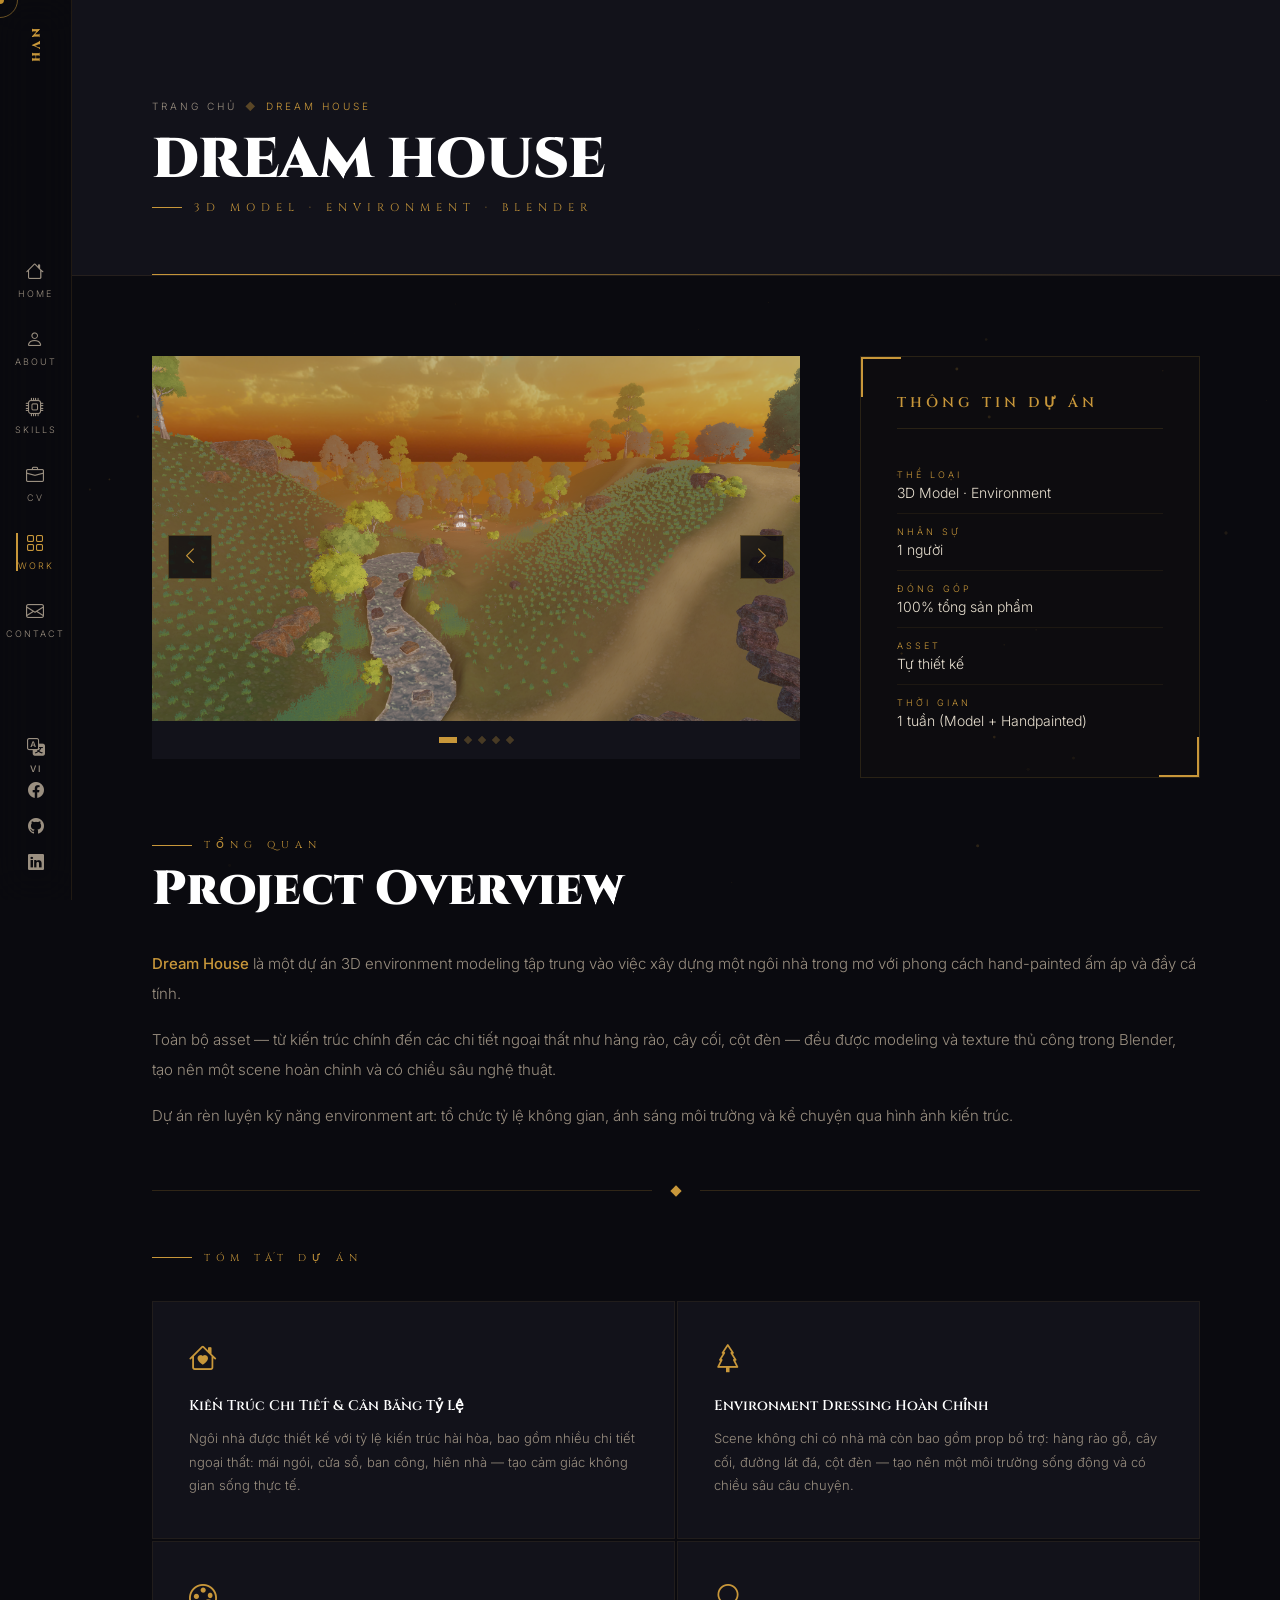
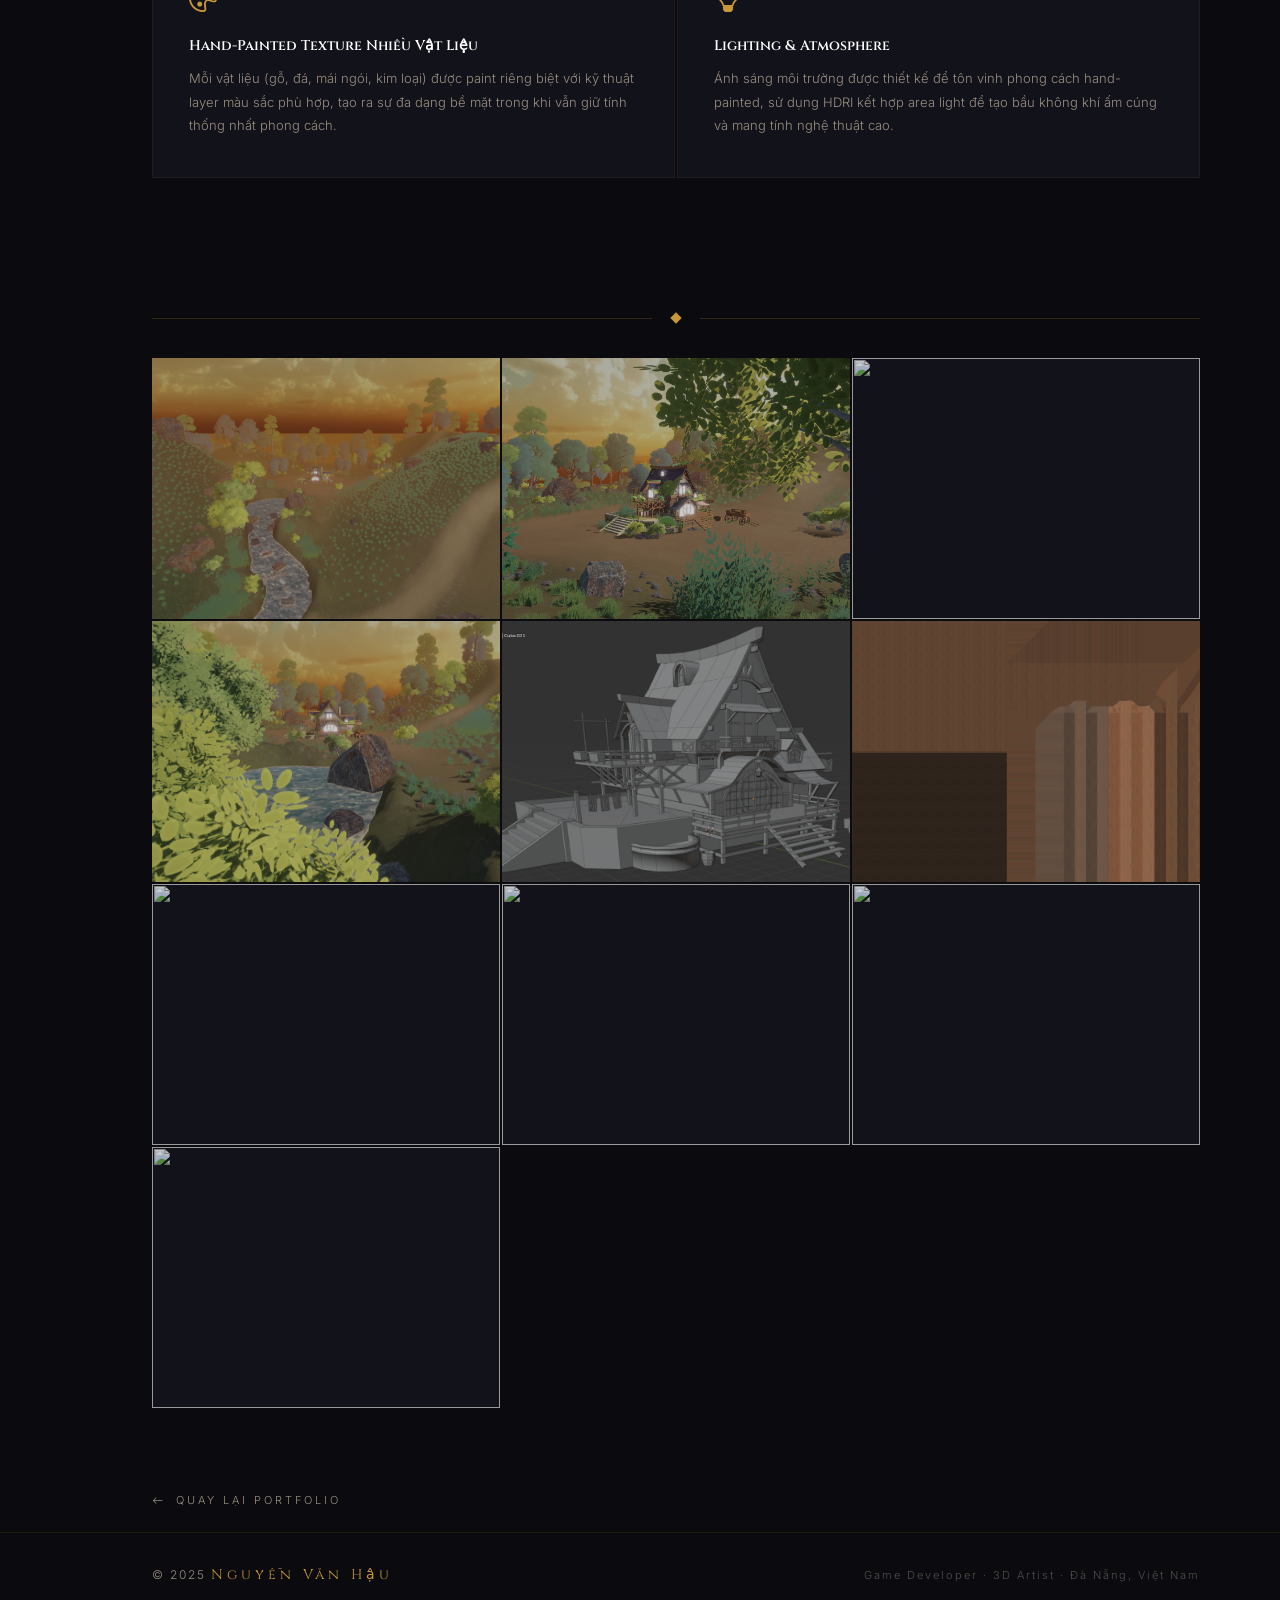
==== commit be55aebd: "fix for mobile" ====
--- a/DreamHouse.html
+++ b/DreamHouse.html
@@ -20,8 +20,14 @@
 
     #bg-canvas { position: fixed; top: 0; left: 0; width: 100%; height: 100%; pointer-events: none; z-index: 0; opacity: 0.4; }
 
-    .cursor { width: 8px; height: 8px; background: var(--gold); border-radius: 50%; position: fixed; pointer-events: none; z-index: 9999; transform: translate(-50%,-50%); transition: width .3s, height .3s; mix-blend-mode: difference; }
+    .cursor { width: 8px; height: 8px; background: var(--gold); border-radius: 50%; position: fixed; pointer-events: none; z-index: 9999; transform: translate(-50%,-50%); transition: width .3s, height .3s, opacity .3s; mix-blend-mode: difference; }
     .cursor-ring { width: 36px; height: 36px; border: 1px solid rgba(200,151,58,.5); border-radius: 50%; position: fixed; pointer-events: none; z-index: 9998; transform: translate(-50%,-50%); transition: all .15s ease; }
+    body.touch-device .cursor, body.touch-device .cursor-ring { opacity: 0; }
+    body.touch-device::before, body.touch-device::after { content: ''; position: fixed; pointer-events: none; z-index: 1; }
+    body.touch-device::before { right: -14vw; bottom: 10vh; width: min(34vw, 280px); height: min(34vw, 280px); background: radial-gradient(circle, rgba(200,151,58,.18) 0%, rgba(200,151,58,.05) 42%, transparent 72%); filter: blur(10px); animation: touchAuraFloat 8s ease-in-out infinite; }
+    body.touch-device::after { left: -10vw; bottom: 6vh; width: min(26vw, 220px); height: min(26vw, 220px); border: 1px solid rgba(200,151,58,.14); border-radius: 50%; opacity: .5; animation: touchAuraPulse 7s ease-in-out infinite; }
+    @keyframes touchAuraFloat { 0%,100% { transform: translate3d(0,0,0) scale(1); } 50% { transform: translate3d(-4vw,-2vh,0) scale(1.08); } }
+    @keyframes touchAuraPulse { 0%,100% { transform: scale(.92); opacity: .25; } 50% { transform: scale(1.08); opacity: .55; } }
 
     #nav {
       position: fixed; left: 0; top: 0; height: 100vh; width: 72px;
@@ -29,8 +35,8 @@
         border-right: 1px solid rgba(200,151,58,0.12);
       backdrop-filter: blur(20px);
       display: flex; flex-direction: column; align-items: center;
-        justify-content: flex-start; gap: 30px; z-index: 100;
-        padding: 30vh 0 24px;
+        justify-content: center; gap: 30px; z-index: 100;
+        padding: 24px 0;
     }
     .nav-logo { position: absolute; top: 28px; font-family: 'Cinzel', serif; font-size: 11px; font-weight: 900; color: var(--gold); letter-spacing: 3px; writing-mode: vertical-rl; }
     .nav-link { display: flex; flex-direction: column; align-items: center; gap: 6px; color: var(--text2); text-decoration: none; font-size: 9px; letter-spacing: 2px; text-transform: uppercase; transition: all .4s ease; position: relative; }
@@ -213,6 +219,12 @@
       .image-grid { grid-template-columns: 1fr 1fr; }
       footer { padding-left: 24px; padding-right: 24px; flex-direction: column; gap: 8px; }
     }
+    @media (max-height: 760px) and (min-width: 641px) {
+      #nav { gap: 20px; }
+      .nav-socials { display: none; }
+      .lang-switcher { bottom: 28px; }
+    }
+
     @media (max-width: 640px) {
       main { margin-left: 0; padding-top: 72px; }
         #nav { height: 72px; width: 100%; top: 0; flex-direction: row; justify-content: space-evenly; gap: 0; padding: 0 52px 0 0; border-right: none; border-bottom: 1px solid rgba(200,151,58,0.12); }
@@ -524,11 +536,15 @@
 
   /* ── CURSOR ── */
   const cur = document.getElementById('cursor'), ring = document.getElementById('cursor-ring');
+  const canUseCursor = window.matchMedia('(hover: hover) and (pointer: fine)').matches;
   let mx=0,my=0,rx=0,ry=0;
-  document.addEventListener('mousemove',e=>{mx=e.clientX;my=e.clientY;cur.style.left=mx+'px';cur.style.top=my+'px';});
-  (function ac(){ rx+=(mx-rx)*.12; ry+=(my-ry)*.12; ring.style.left=rx+'px'; ring.style.top=ry+'px'; requestAnimationFrame(ac); })();
+  function setInputMode(isTouchMode){ document.body.classList.toggle('touch-device', isTouchMode || !canUseCursor); const opacity = isTouchMode || !canUseCursor ? '0' : '1'; cur.style.opacity = opacity; ring.style.opacity = opacity; }
+  setInputMode(!canUseCursor);
+  document.addEventListener('touchstart',()=>setInputMode(true),{ passive: true });
+  document.addEventListener('mousemove',e=>{ if(!canUseCursor) return; if(document.body.classList.contains('touch-device')) setInputMode(false); mx=e.clientX;my=e.clientY;cur.style.left=mx+'px';cur.style.top=my+'px'; });
+  (function ac(){ if(canUseCursor && !document.body.classList.contains('touch-device')){ rx+=(mx-rx)*.12; ry+=(my-ry)*.12; ring.style.left=rx+'px'; ring.style.top=ry+'px'; } requestAnimationFrame(ac); })();
   document.querySelectorAll('a,button,.grid-img-wrap').forEach(el=>{
-    el.addEventListener('mouseenter',()=>{cur.style.width='16px';cur.style.height='16px';ring.style.width='56px';ring.style.height='56px';});
+    el.addEventListener('mouseenter',()=>{ if(!canUseCursor || document.body.classList.contains('touch-device')) return; cur.style.width='16px';cur.style.height='16px';ring.style.width='56px';ring.style.height='56px'; });
     el.addEventListener('mouseleave',()=>{cur.style.width='8px';cur.style.height='8px';ring.style.width='36px';ring.style.height='36px';});
   });
 
